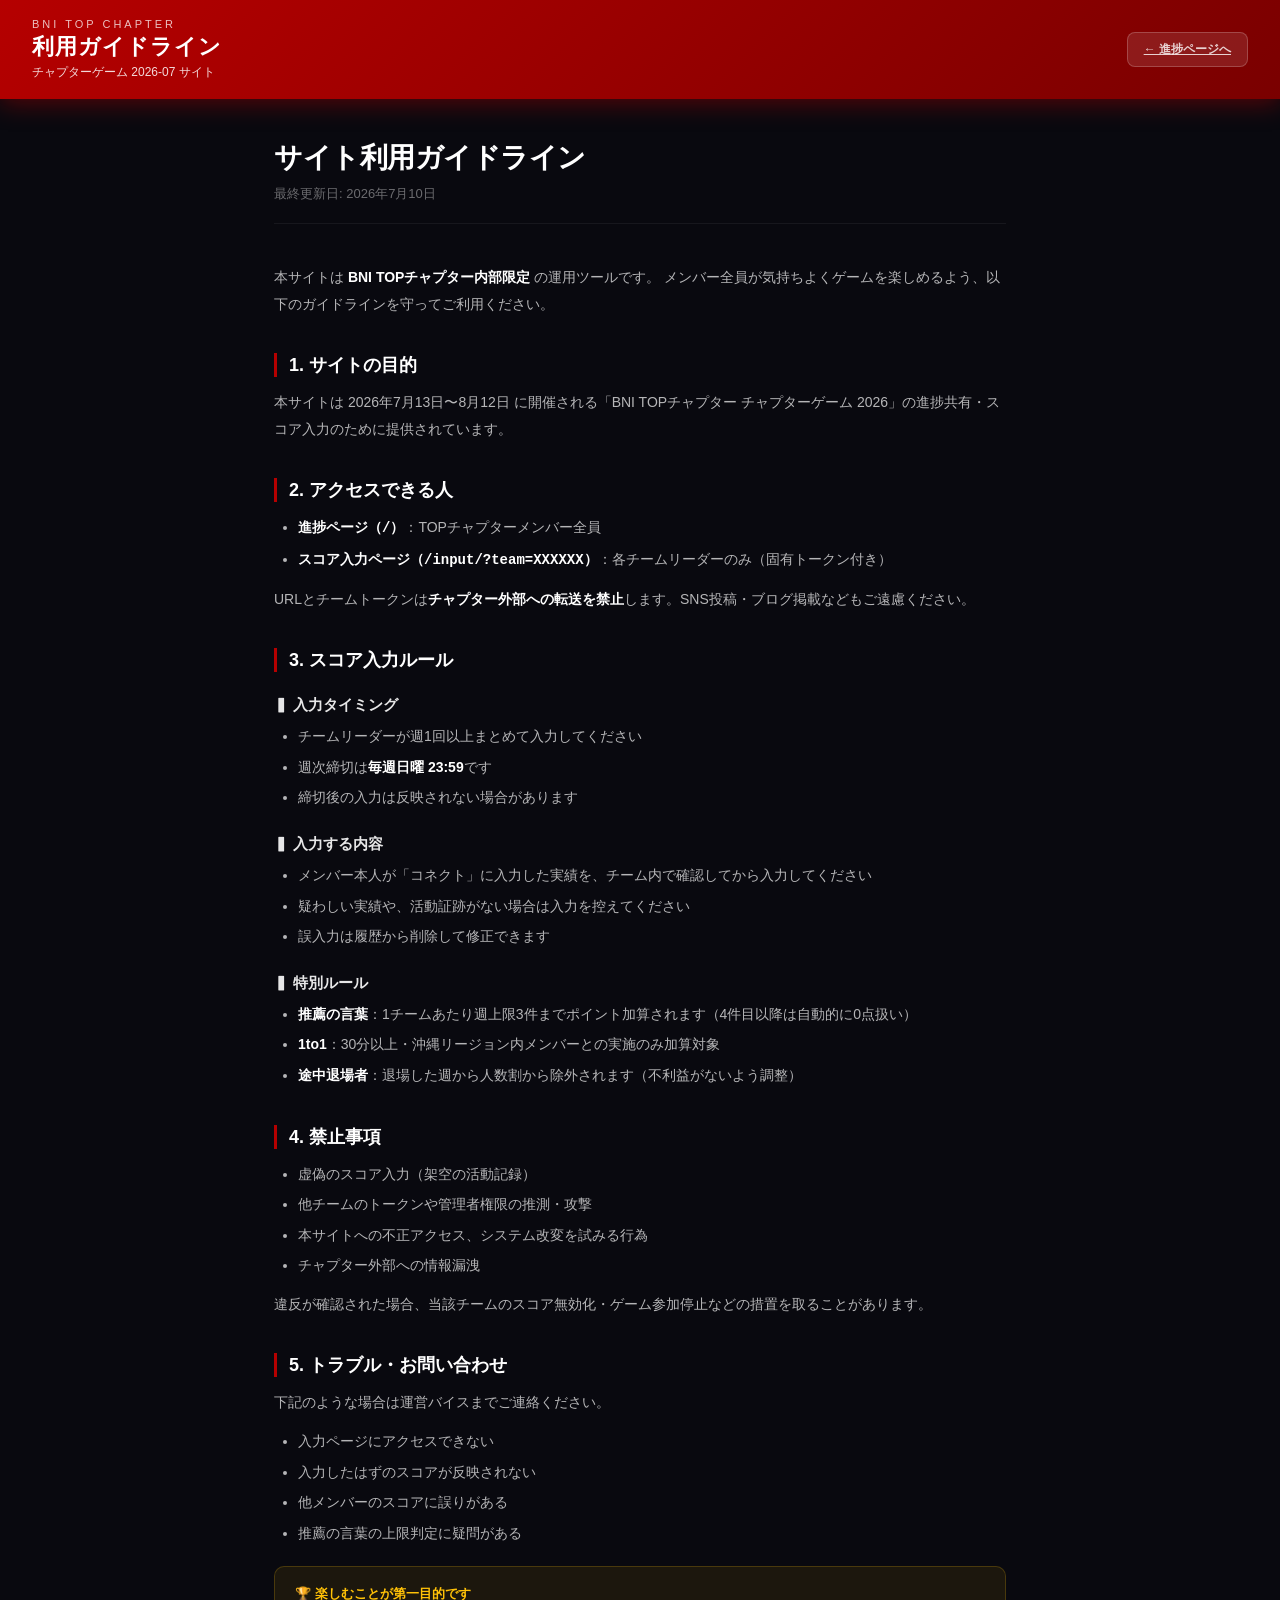
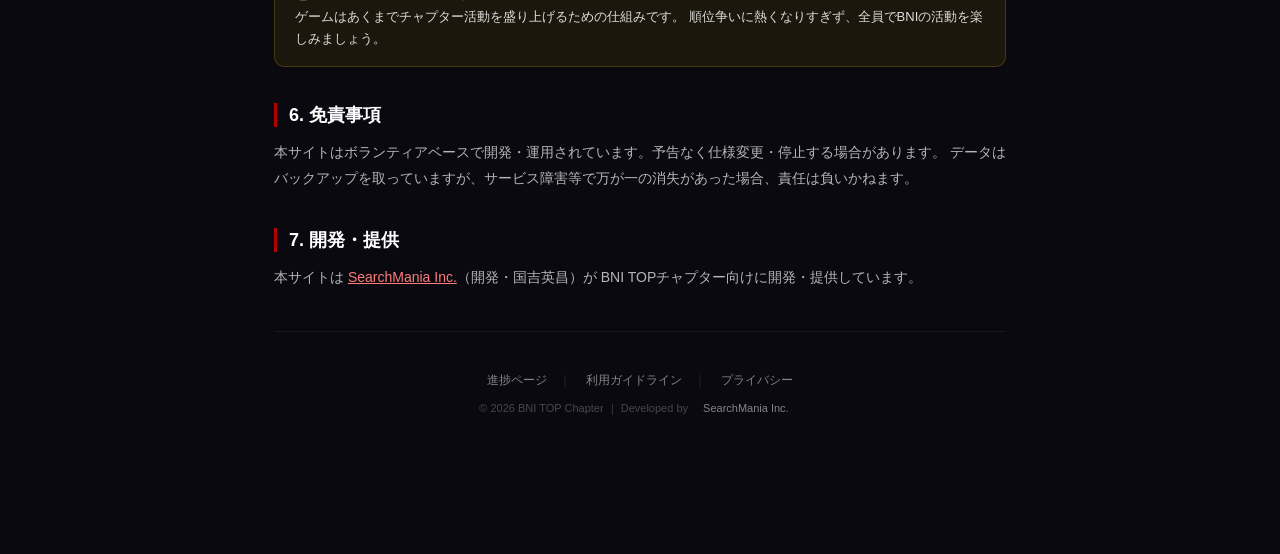
==== guidelines/index.html @ 2eefa5d9 "Initial commit: BNI TOP Chapter Game 2026-07 - 進捗ページ（メンバー閲覧用）: Chart.jsで累積平均スコアの折れ線アニメ - 入力ページ（チームリー" ====
<!DOCTYPE html>
<html lang="ja">
<head>
<meta charset="UTF-8">
<meta name="viewport" content="width=device-width, initial-scale=1.0">
<meta name="robots" content="noindex,nofollow">
<title>利用ガイドライン — BNI TOPチャプター ゲーム 2026-07</title>
<link rel="icon" type="image/svg+xml" href="../favicon.svg">
<meta name="theme-color" content="#b50000">
<link rel="stylesheet" href="../assets/shared.css">
<link rel="stylesheet" href="../assets/static.css">
</head>
<body>

<header class="header">
  <div class="header-left">
    <div class="org">BNI TOP Chapter</div>
    <div class="title">利用ガイドライン</div>
    <div class="period">チャプターゲーム 2026-07 サイト</div>
  </div>
  <div class="header-right">
    <a href="../" class="refresh-btn">← 進捗ページへ</a>
  </div>
</header>

<div class="static-container">
  <h1>サイト利用ガイドライン</h1>
  <div class="lead">最終更新日: 2026年7月10日</div>

  <p>
    本サイトは <strong>BNI TOPチャプター内部限定</strong> の運用ツールです。
    メンバー全員が気持ちよくゲームを楽しめるよう、以下のガイドラインを守ってご利用ください。
  </p>

  <h2>1. サイトの目的</h2>
  <p>
    本サイトは 2026年7月13日〜8月12日 に開催される「BNI TOPチャプター チャプターゲーム 2026」の進捗共有・スコア入力のために提供されています。
  </p>

  <h2>2. アクセスできる人</h2>
  <ul>
    <li><strong>進捗ページ（<code>/</code>）</strong>：TOPチャプターメンバー全員</li>
    <li><strong>スコア入力ページ（<code>/input/?team=XXXXXX</code>）</strong>：各チームリーダーのみ（固有トークン付き）</li>
  </ul>
  <p>
    URLとチームトークンは<strong>チャプター外部への転送を禁止</strong>します。SNS投稿・ブログ掲載などもご遠慮ください。
  </p>

  <h2>3. スコア入力ルール</h2>
  <h3>▍ 入力タイミング</h3>
  <ul>
    <li>チームリーダーが週1回以上まとめて入力してください</li>
    <li>週次締切は<strong>毎週日曜 23:59</strong>です</li>
    <li>締切後の入力は反映されない場合があります</li>
  </ul>

  <h3>▍ 入力する内容</h3>
  <ul>
    <li>メンバー本人が「コネクト」に入力した実績を、チーム内で確認してから入力してください</li>
    <li>疑わしい実績や、活動証跡がない場合は入力を控えてください</li>
    <li>誤入力は履歴から削除して修正できます</li>
  </ul>

  <h3>▍ 特別ルール</h3>
  <ul>
    <li><strong>推薦の言葉</strong>：1チームあたり週上限3件までポイント加算されます（4件目以降は自動的に0点扱い）</li>
    <li><strong>1to1</strong>：30分以上・沖縄リージョン内メンバーとの実施のみ加算対象</li>
    <li><strong>途中退場者</strong>：退場した週から人数割から除外されます（不利益がないよう調整）</li>
  </ul>

  <h2>4. 禁止事項</h2>
  <ul>
    <li>虚偽のスコア入力（架空の活動記録）</li>
    <li>他チームのトークンや管理者権限の推測・攻撃</li>
    <li>本サイトへの不正アクセス、システム改変を試みる行為</li>
    <li>チャプター外部への情報漏洩</li>
  </ul>
  <p>違反が確認された場合、当該チームのスコア無効化・ゲーム参加停止などの措置を取ることがあります。</p>

  <h2>5. トラブル・お問い合わせ</h2>
  <p>下記のような場合は運営バイスまでご連絡ください。</p>
  <ul>
    <li>入力ページにアクセスできない</li>
    <li>入力したはずのスコアが反映されない</li>
    <li>他メンバーのスコアに誤りがある</li>
    <li>推薦の言葉の上限判定に疑問がある</li>
  </ul>

  <div class="note-box">
    <strong>🏆 楽しむことが第一目的です</strong><br>
    ゲームはあくまでチャプター活動を盛り上げるための仕組みです。
    順位争いに熱くなりすぎず、全員でBNIの活動を楽しみましょう。
  </div>

  <h2>6. 免責事項</h2>
  <p>
    本サイトはボランティアベースで開発・運用されています。予告なく仕様変更・停止する場合があります。
    データはバックアップを取っていますが、サービス障害等で万が一の消失があった場合、責任は負いかねます。
  </p>

  <h2>7. 開発・提供</h2>
  <p>
    本サイトは <a href="https://search-mania.net" target="_blank" rel="noopener">SearchMania Inc.</a>（開発・国吉英昌）が BNI TOPチャプター向けに開発・提供しています。
  </p>

  <div class="footer-links">
    <a href="../">進捗ページ</a><span class="sep">｜</span>
    <a href="./">利用ガイドライン</a><span class="sep">｜</span>
    <a href="../privacy/">プライバシー</a>
    <div class="copy">© 2026 BNI TOP Chapter ｜ Developed by <a href="https://search-mania.net" target="_blank" rel="noopener">SearchMania Inc.</a></div>
  </div>
</div>

</body>
</html>
---- assets/shared.css ----
* { margin: 0; padding: 0; box-sizing: border-box; }
body {
  background: #09090f;
  color: #fff;
  font-family: 'Hiragino Kaku Gothic ProN', 'Noto Sans JP', 'Yu Gothic', sans-serif;
  min-height: 100vh;
  -webkit-font-smoothing: antialiased;
}

/* ── HEADER ── */
.header {
  background: linear-gradient(135deg, #b50000 0%, #7a0000 100%);
  padding: 18px 32px;
  display: flex; align-items: center; justify-content: space-between;
  box-shadow: 0 4px 24px rgba(181,0,0,0.45);
  position: sticky; top: 0; z-index: 100;
}
.header-left .org    { font-size: 11px; opacity:.75; letter-spacing:3px; text-transform:uppercase; }
.header-left .title  { font-size: 22px; font-weight:900; letter-spacing:1px; margin:2px 0; }
.header-left .period { font-size: 12px; opacity:.85; }
.header-right { display:flex; align-items:center; gap:24px; }

.live-badge {
  display:flex; align-items:center; gap:8px;
  background:rgba(255,255,255,.15);
  border-radius:20px; padding:6px 14px;
  font-size:12px; font-weight:700; letter-spacing:2px;
}
.live-dot {
  width:9px; height:9px; background:#4ade80; border-radius:50%;
  animation:pulse 1.4s ease-in-out infinite;
  box-shadow:0 0 6px #4ade80;
}
@keyframes pulse { 0%,100%{opacity:1;transform:scale(1)} 50%{opacity:.4;transform:scale(1.4)} }

.countdown { text-align:center; }
.countdown .num   { font-size:38px; font-weight:900; line-height:1; }
.countdown .label { font-size:10px; opacity:.7; letter-spacing:2px; margin-top:2px; }

.refresh-btn {
  background:rgba(255,255,255,.1); border:1px solid rgba(255,255,255,.2);
  color:rgba(255,255,255,.8); border-radius:8px; padding:8px 16px;
  font-size:12px; font-weight:600; cursor:pointer; font-family:inherit;
  transition:all .2s;
}
.refresh-btn:hover { background:rgba(255,255,255,.2); color:#fff; }

/* ── STATS BAR ── */
.stats-bar {
  background:#0d0d14; padding:10px 32px;
  display:flex; align-items:center;
  border-bottom:1px solid rgba(255,255,255,.05);
}
.stat { padding:0 24px; text-align:center; }
.stat .v { font-size:22px; font-weight:900; color:#e84848; }
.stat .l { font-size:10px; color:rgba(255,255,255,.35); letter-spacing:1.5px; margin-top:1px; }
.stat-div { width:1px; height:36px; background:rgba(255,255,255,.07); }
.progress-stat {
  flex:1; padding:0 24px;
  display:flex; flex-direction:column; gap:5px;
}
.prow { display:flex; justify-content:space-between; }
.pl { font-size:11px; color:rgba(255,255,255,.4); }
.progress-track { height:5px; background:rgba(255,255,255,.07); border-radius:3px; overflow:hidden; }
.progress-fill  { height:100%; background:linear-gradient(90deg,#b50000,#ff5c5c); border-radius:3px; transition:width .6s ease; }

/* ── CARD ── */
.card {
  background:#111118; border-radius:16px; padding:24px;
  border:1px solid rgba(255,255,255,.05);
  box-shadow:0 8px 32px rgba(0,0,0,.4);
}

/* ── BUTTON ── */
.btn {
  padding:10px 20px; border-radius:8px; border:none; cursor:pointer;
  font-family:inherit; font-size:13px; font-weight:700;
  transition:all .2s;
}
.btn-primary { background:#b50000; color:#fff; }
.btn-primary:hover { background:#d10000; }
.btn-primary:disabled { background:#333; color:#666; cursor:not-allowed; }
.btn-ghost { background:transparent; color:rgba(255,255,255,.6); border:1px solid rgba(255,255,255,.1); }
.btn-ghost:hover { background:rgba(255,255,255,.05); color:#fff; }
.btn-danger { background:transparent; color:#f87171; border:1px solid rgba(248,113,113,.3); }
.btn-danger:hover { background:rgba(248,113,113,.1); }

/* ── FORM ── */
.form-row { display:flex; flex-direction:column; gap:6px; margin-bottom:16px; }
.form-row label { font-size:11px; letter-spacing:1.5px; color:rgba(255,255,255,.45); font-weight:700; }
.form-row select, .form-row input {
  background:#0d0d14; color:#fff;
  border:1px solid rgba(255,255,255,.1); border-radius:8px;
  padding:12px 14px; font-size:14px; font-family:inherit;
}
.form-row select:focus, .form-row input:focus { outline:none; border-color:#b50000; }

/* ── LOADING / ERROR / TOAST ── */
.loading { display:flex; align-items:center; justify-content:center; padding:80px 20px; color:rgba(255,255,255,.4); }
.error-box {
  background:rgba(248,113,113,.08); border:1px solid rgba(248,113,113,.3);
  color:#fca5a5; padding:16px 20px; border-radius:12px; margin:20px 32px;
}
.toast {
  position:fixed; bottom:24px; left:50%; transform:translateX(-50%);
  padding:12px 24px; border-radius:8px; z-index:1000;
  font-size:13px; font-weight:600;
  animation:slideup .3s ease;
}
.toast-success { background:#166534; color:#dcfce7; }
.toast-error   { background:#7f1d1d; color:#fecaca; }
@keyframes slideup { from{opacity:0;transform:translate(-50%,20px)} to{opacity:1;transform:translate(-50%,0)} }

/* ── DEMO badge ── */
.demo-badge {
  background:rgba(255,193,7,.15); border:1px solid rgba(255,193,7,.4);
  color:#ffc107; font-size:10px; font-weight:700; letter-spacing:2px;
  padding:4px 10px; border-radius:4px; margin-left:16px;
}
---- assets/static.css ----
/* 静的ページ（プライバシー・ガイドライン・NotFound）共通 */

.static-container {
  max-width: 780px;
  margin: 40px auto;
  padding: 0 24px 80px;
}

.static-container h1 {
  font-size: 28px; font-weight: 900;
  margin-bottom: 8px;
  color: #fff;
  letter-spacing: -.5px;
}
.static-container .lead {
  font-size: 13px; color: rgba(255,255,255,.4);
  margin-bottom: 40px;
  padding-bottom: 20px;
  border-bottom: 1px solid rgba(255,255,255,.06);
}

.static-container h2 {
  font-size: 18px; font-weight: 800;
  margin: 36px 0 12px;
  color: #fff;
  padding-left: 12px;
  border-left: 3px solid #b50000;
}
.static-container h3 {
  font-size: 15px; font-weight: 700;
  margin: 24px 0 8px;
  color: rgba(255,255,255,.9);
}

.static-container p {
  font-size: 14px; line-height: 1.9;
  color: rgba(255,255,255,.7);
  margin-bottom: 12px;
}
.static-container ul, .static-container ol {
  padding-left: 24px;
  margin-bottom: 12px;
}
.static-container li {
  font-size: 14px; line-height: 1.9;
  color: rgba(255,255,255,.7);
  margin-bottom: 4px;
}
.static-container strong { color: #fff; }
.static-container a { color: #ff7c7c; text-decoration: underline; }
.static-container a:hover { color: #ffa0a0; }

.note-box {
  background: rgba(255,193,7,.08);
  border: 1px solid rgba(255,193,7,.2);
  color: rgba(255,255,255,.85);
  padding: 16px 20px;
  border-radius: 10px;
  margin: 20px 0;
  font-size: 13px; line-height: 1.7;
}
.note-box strong { color: #ffc107; }

.footer-links {
  text-align: center;
  padding: 40px 20px 20px;
  font-size: 12px; color: rgba(255,255,255,.35);
  border-top: 1px solid rgba(255,255,255,.05);
  margin-top: 40px;
}
.footer-links a {
  color: rgba(255,255,255,.5);
  text-decoration: none;
  margin: 0 12px;
}
.footer-links a:hover { color: #fff; }
.footer-links .sep { color: rgba(255,255,255,.15); }
.footer-links .copy {
  display: block;
  margin-top: 12px;
  font-size: 11px;
  color: rgba(255,255,255,.25);
}
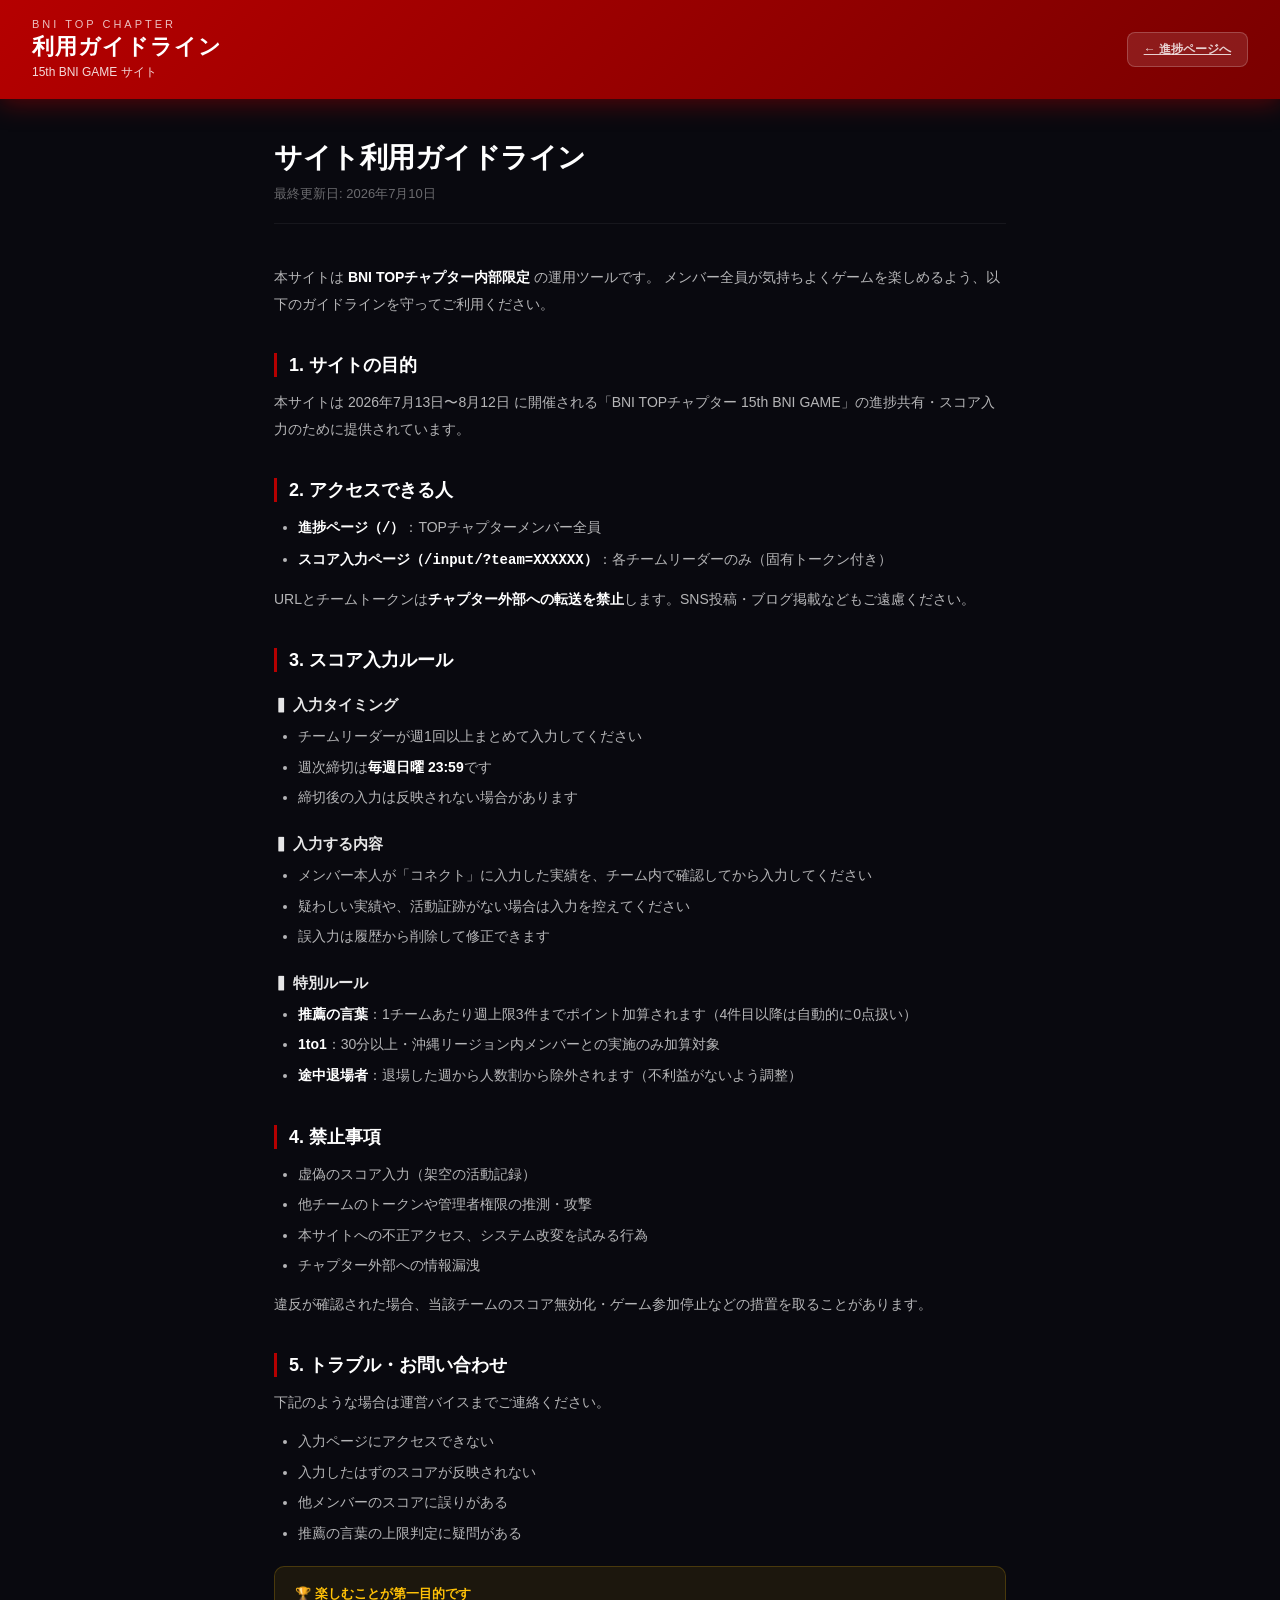
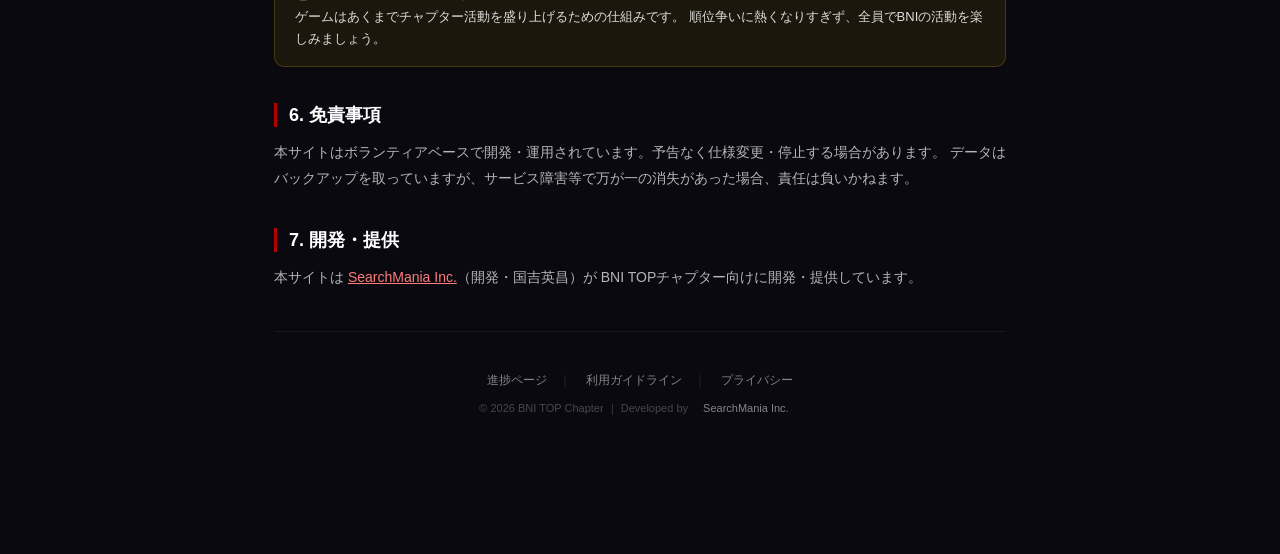
==== commit fda5b07b: "名称を「15th BNI GAME」に統一（HTML/OGP/スプレッドシート/スペック）" ====
--- a/guidelines/index.html
+++ b/guidelines/index.html
@@ -16,7 +16,7 @@
   <div class="header-left">
     <div class="org">BNI TOP Chapter</div>
     <div class="title">利用ガイドライン</div>
-    <div class="period">チャプターゲーム 2026-07 サイト</div>
+    <div class="period">15th BNI GAME サイト</div>
   </div>
   <div class="header-right">
     <a href="../" class="refresh-btn">← 進捗ページへ</a>
@@ -34,7 +34,7 @@
 
   <h2>1. サイトの目的</h2>
   <p>
-    本サイトは 2026年7月13日〜8月12日 に開催される「BNI TOPチャプター チャプターゲーム 2026」の進捗共有・スコア入力のために提供されています。
+    本サイトは 2026年7月13日〜8月12日 に開催される「BNI TOPチャプター 15th BNI GAME」の進捗共有・スコア入力のために提供されています。
   </p>
 
   <h2>2. アクセスできる人</h2>
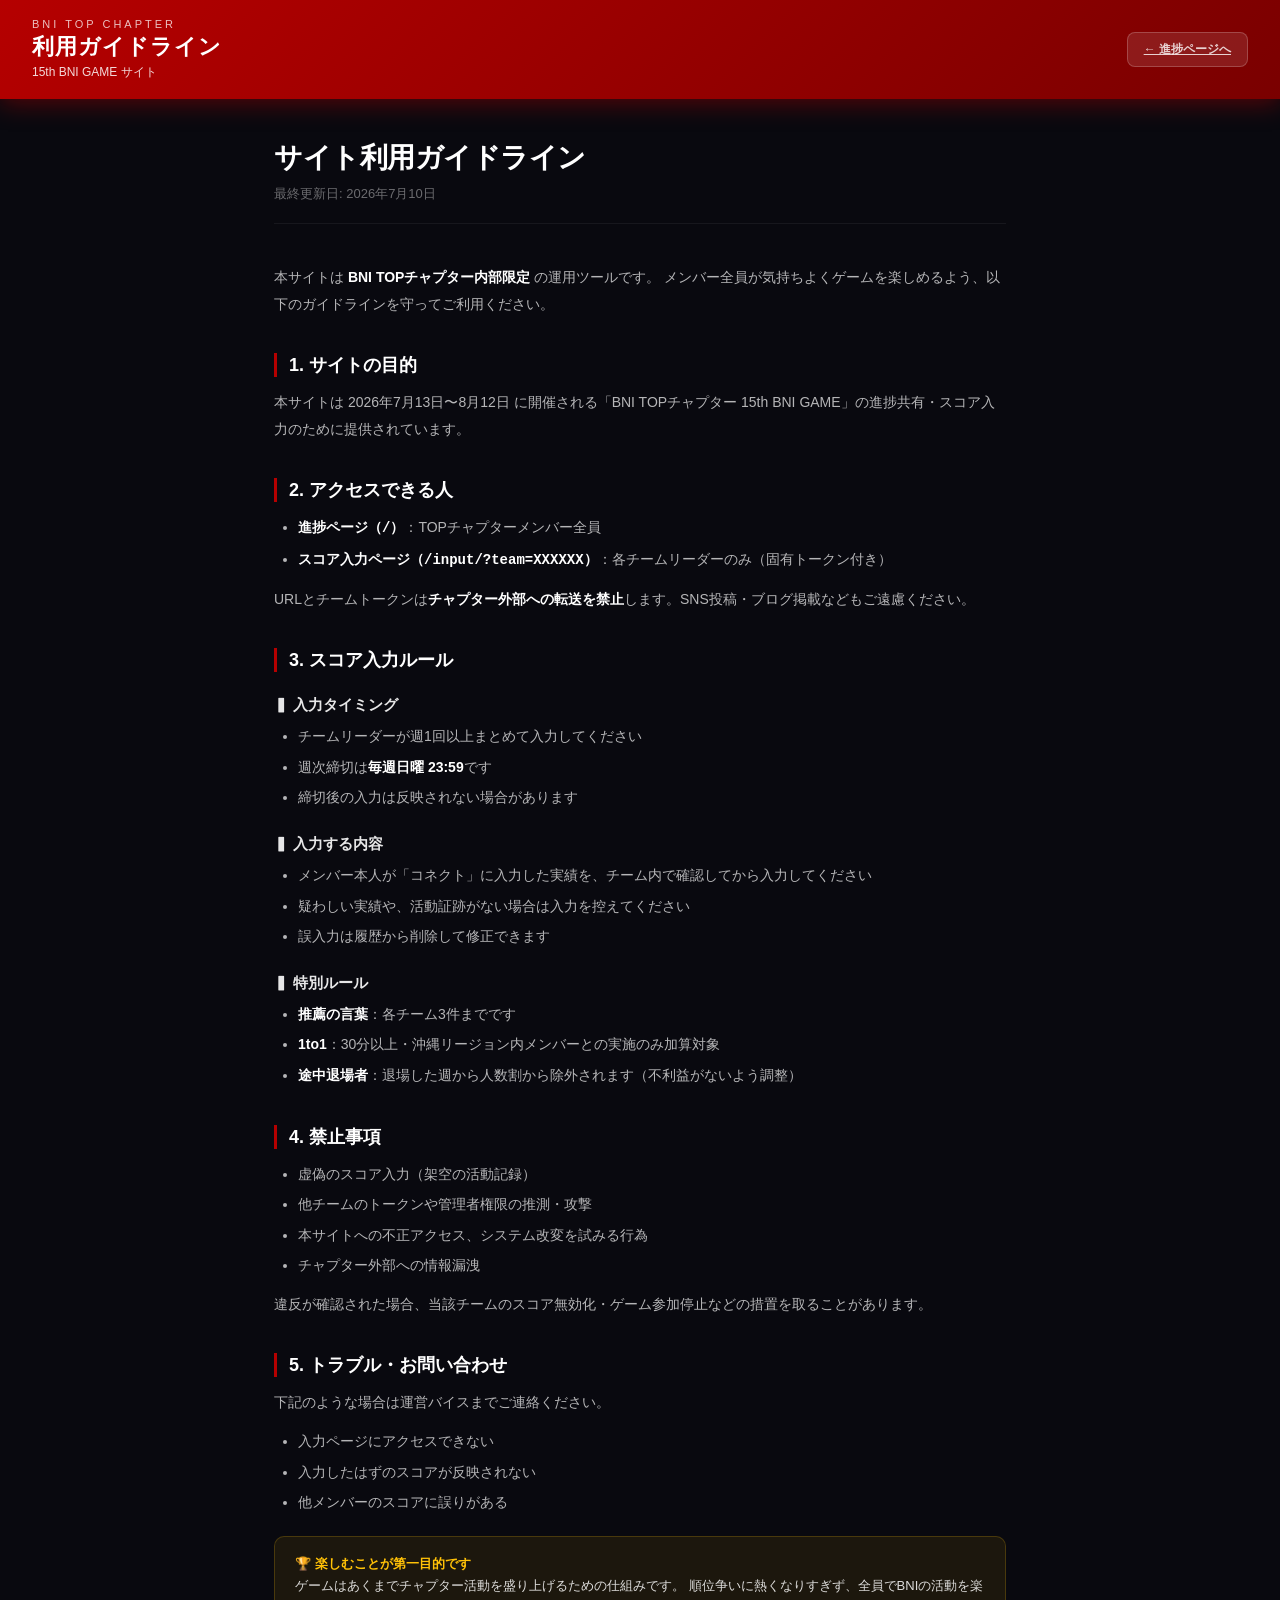
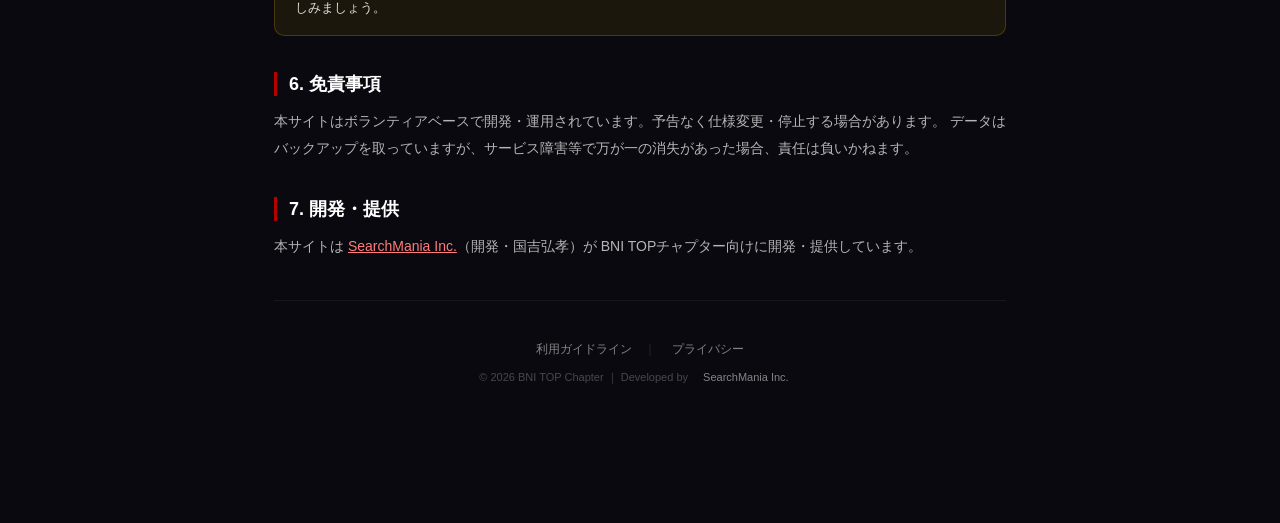
==== commit cbdfa6e6: "名前訂正・特別ルール修正・フッターリンク削除 - 国吉英昌 → 国吉弘孝（privacy/guidelines両方） - 推薦の言葉のルール文言を「各チーム3件までです」に簡素化 - 「推薦の言葉の上" ====
--- a/guidelines/index.html
+++ b/guidelines/index.html
@@ -63,7 +63,7 @@
 
   <h3>▍ 特別ルール</h3>
   <ul>
-    <li><strong>推薦の言葉</strong>：1チームあたり週上限3件までポイント加算されます（4件目以降は自動的に0点扱い）</li>
+    <li><strong>推薦の言葉</strong>：各チーム3件までです</li>
     <li><strong>1to1</strong>：30分以上・沖縄リージョン内メンバーとの実施のみ加算対象</li>
     <li><strong>途中退場者</strong>：退場した週から人数割から除外されます（不利益がないよう調整）</li>
   </ul>
@@ -83,7 +83,6 @@
     <li>入力ページにアクセスできない</li>
     <li>入力したはずのスコアが反映されない</li>
     <li>他メンバーのスコアに誤りがある</li>
-    <li>推薦の言葉の上限判定に疑問がある</li>
   </ul>
 
   <div class="note-box">
@@ -100,11 +99,10 @@
 
   <h2>7. 開発・提供</h2>
   <p>
-    本サイトは <a href="https://search-mania.net" target="_blank" rel="noopener">SearchMania Inc.</a>（開発・国吉英昌）が BNI TOPチャプター向けに開発・提供しています。
+    本サイトは <a href="https://search-mania.net" target="_blank" rel="noopener">SearchMania Inc.</a>（開発・国吉弘孝）が BNI TOPチャプター向けに開発・提供しています。
   </p>
 
   <div class="footer-links">
-    <a href="../">進捗ページ</a><span class="sep">｜</span>
     <a href="./">利用ガイドライン</a><span class="sep">｜</span>
     <a href="../privacy/">プライバシー</a>
     <div class="copy">© 2026 BNI TOP Chapter ｜ Developed by <a href="https://search-mania.net" target="_blank" rel="noopener">SearchMania Inc.</a></div>
--- a/assets/shared.css
+++ b/assets/shared.css
@@ -117,3 +117,24 @@
   color:#ffc107; font-size:10px; font-weight:700; letter-spacing:2px;
   padding:4px 10px; border-radius:4px; margin-left:16px;
 }
+
+/* ── モバイル最適化（〜700px） ── */
+@media (max-width: 700px) {
+  .header {
+    flex-direction: column; align-items: flex-start; gap: 12px;
+    padding: 14px 16px;
+  }
+  .header-left .title { font-size: 18px; }
+  .header-left .period { font-size: 11px; }
+  .header-right { width: 100%; justify-content: space-between; gap: 12px; }
+  .countdown .num { font-size: 30px; }
+  .refresh-btn { padding: 6px 12px; font-size: 11px; }
+
+  .stats-bar {
+    flex-wrap: wrap; padding: 10px 16px;
+    row-gap: 8px;
+  }
+  .stat { padding: 0 10px; }
+  .stat .v { font-size: 18px; }
+  .progress-stat { flex-basis: 100%; padding: 0; margin-top: 6px; order: 10; }
+}
